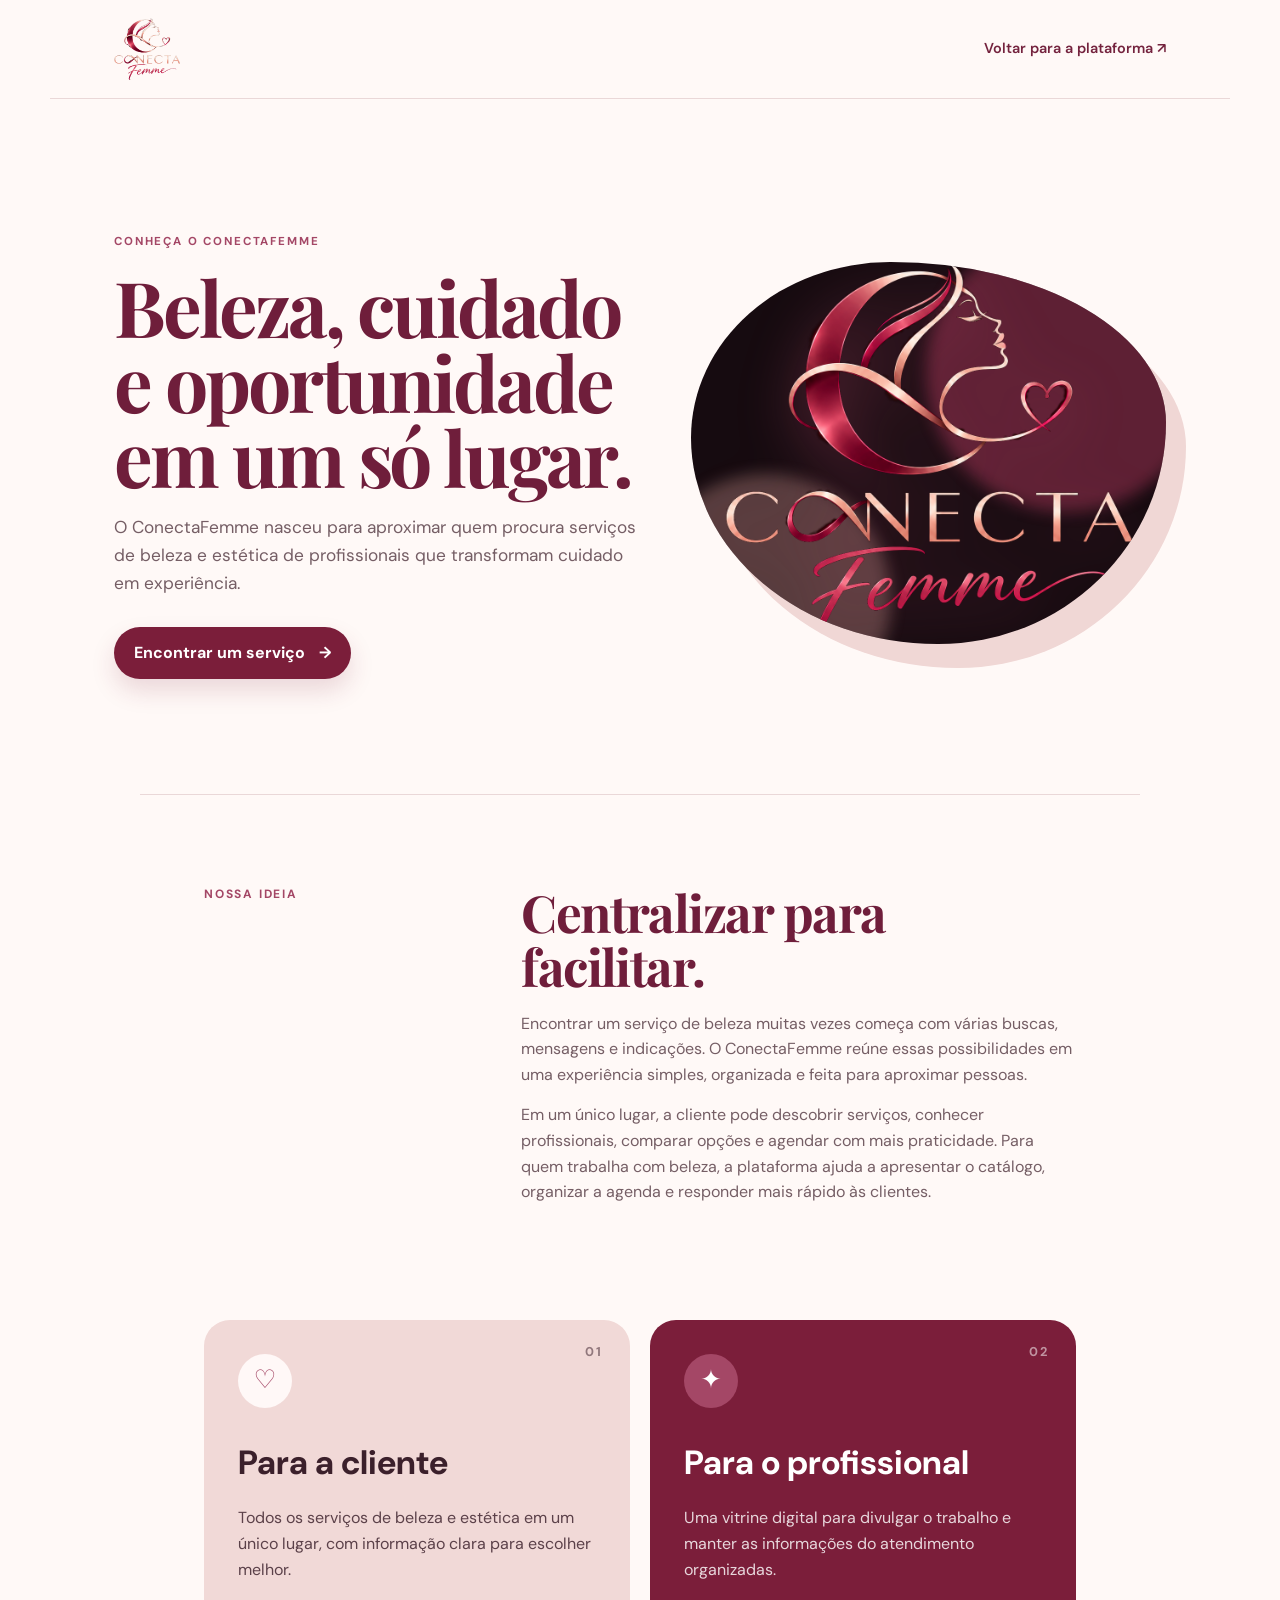
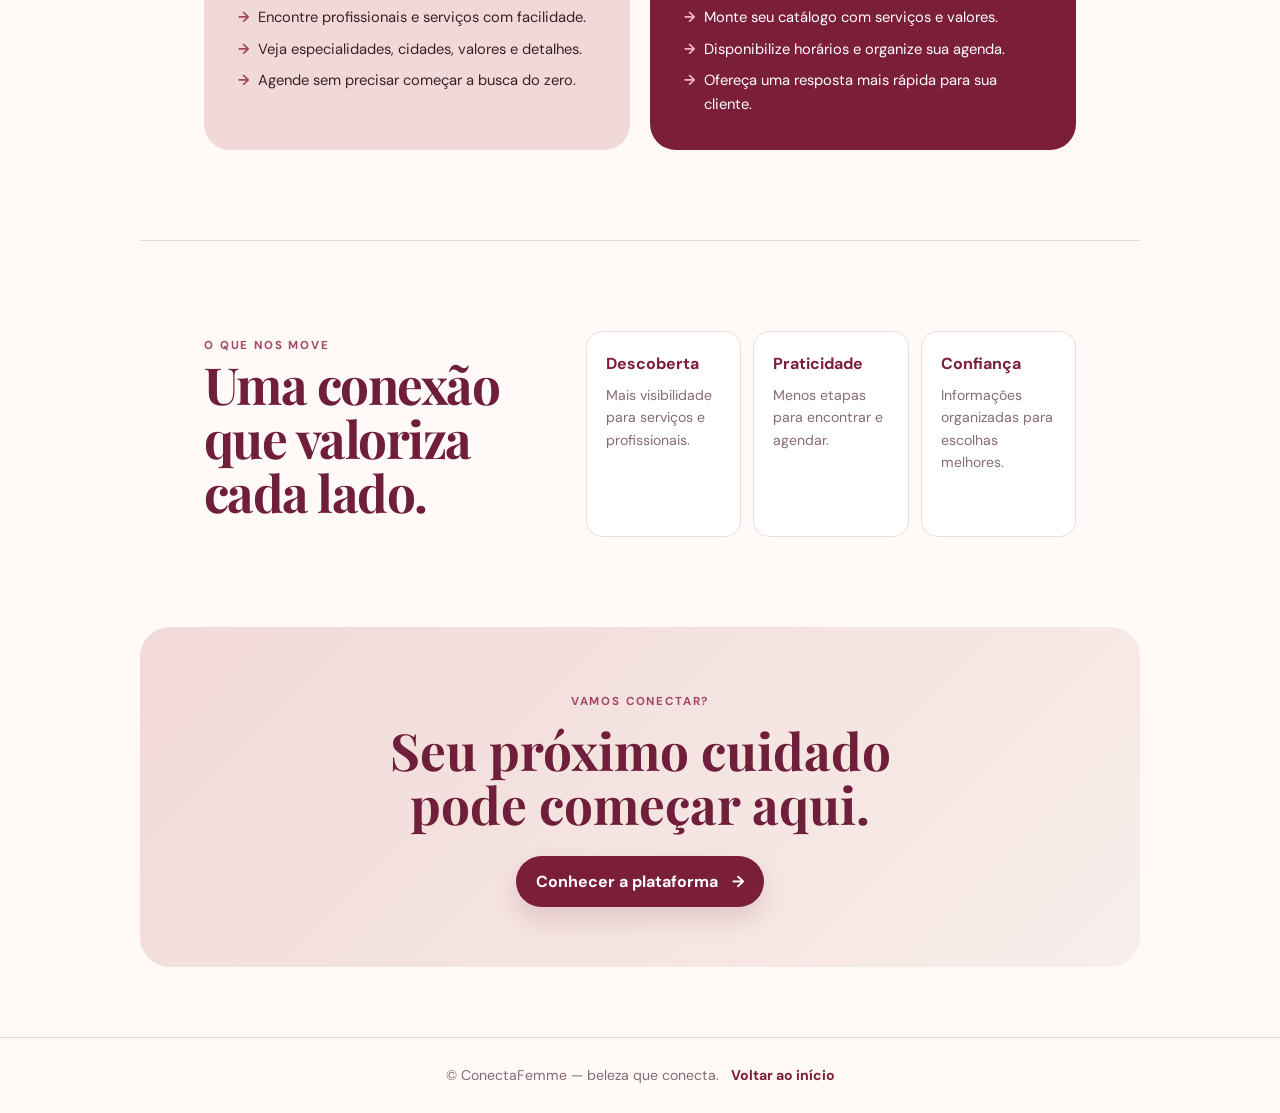
==== conheca.html @ dc1ce875 "Adicionar apresentação e segurança administrativa" ====
<!DOCTYPE html>
<html lang="pt-BR">
<head>
  <meta charset="utf-8">
  <meta name="viewport" content="width=device-width, initial-scale=1">
  <title>Conheça o ConectaFemme</title>
  <meta name="description" content="Conheça o ConectaFemme, a plataforma que centraliza serviços de beleza e estética para clientes e profissionais.">
  <link rel="icon" href="assets/conectafemme-logo.png" type="image/png">
  <link href="https://fonts.googleapis.com/css2?family=DM+Sans:wght@400;500;600;700&family=Playfair+Display:wght@600;700&display=swap" rel="stylesheet">
  <link rel="stylesheet" href="conheca.css">
</head>
<body>
  <header class="about-header">
    <a class="about-brand" href="index.html" aria-label="Voltar para o ConectaFemme">
      <img src="assets/conectafemme-logo.png" alt="ConectaFemme — beleza que conecta">
    </a>
    <a class="back-link" href="index.html">Voltar para a plataforma <span aria-hidden="true">↗</span></a>
  </header>

  <main>
    <section class="about-hero">
      <div class="hero-copy">
        <span class="eyebrow">CONHEÇA O CONECTAFEMME</span>
        <h1>Beleza, cuidado e oportunidade em um só lugar.</h1>
        <p>O ConectaFemme nasceu para aproximar quem procura serviços de beleza e estética de profissionais que transformam cuidado em experiência.</p>
        <a class="primary-link" href="index.html">Encontrar um serviço <span aria-hidden="true">→</span></a>
      </div>
      <div class="hero-art" aria-hidden="true">
        <div class="glow glow-one"></div><div class="glow glow-two"></div>
        <img src="assets/conectafemme-logo.png" alt="">
      </div>
    </section>

    <section class="about-section intro-section">
      <div class="section-kicker">NOSSA IDEIA</div>
      <div>
        <h2>Centralizar para facilitar.</h2>
        <p>Encontrar um serviço de beleza muitas vezes começa com várias buscas, mensagens e indicações. O ConectaFemme reúne essas possibilidades em uma experiência simples, organizada e feita para aproximar pessoas.</p>
        <p>Em um único lugar, a cliente pode descobrir serviços, conhecer profissionais, comparar opções e agendar com mais praticidade. Para quem trabalha com beleza, a plataforma ajuda a apresentar o catálogo, organizar a agenda e responder mais rápido às clientes.</p>
      </div>
    </section>

    <section class="audience-section" aria-label="Benefícios do ConectaFemme">
      <article class="audience-card client-card">
        <span class="card-number">01</span>
        <div class="card-icon" aria-hidden="true">♡</div>
        <h2>Para a cliente</h2>
        <p>Todos os serviços de beleza e estética em um único lugar, com informação clara para escolher melhor.</p>
        <ul>
          <li>Encontre profissionais e serviços com facilidade.</li>
          <li>Veja especialidades, cidades, valores e detalhes.</li>
          <li>Agende sem precisar começar a busca do zero.</li>
        </ul>
      </article>
      <article class="audience-card professional-card">
        <span class="card-number">02</span>
        <div class="card-icon" aria-hidden="true">✦</div>
        <h2>Para o profissional</h2>
        <p>Uma vitrine digital para divulgar o trabalho e manter as informações do atendimento organizadas.</p>
        <ul>
          <li>Monte seu catálogo com serviços e valores.</li>
          <li>Disponibilize horários e organize sua agenda.</li>
          <li>Ofereça uma resposta mais rápida para sua cliente.</li>
        </ul>
      </article>
    </section>

    <section class="about-section values-section">
      <div>
        <span class="eyebrow">O QUE NOS MOVE</span>
        <h2>Uma conexão que valoriza cada lado.</h2>
      </div>
      <div class="values-grid">
        <div><strong>Descoberta</strong><p>Mais visibilidade para serviços e profissionais.</p></div>
        <div><strong>Praticidade</strong><p>Menos etapas para encontrar e agendar.</p></div>
        <div><strong>Confiança</strong><p>Informações organizadas para escolhas melhores.</p></div>
      </div>
    </section>

    <section class="final-cta">
      <span class="eyebrow">VAMOS CONECTAR?</span>
      <h2>Seu próximo cuidado pode começar aqui.</h2>
      <a class="primary-link" href="index.html">Conhecer a plataforma <span aria-hidden="true">→</span></a>
    </section>
  </main>

  <footer class="about-footer">© ConectaFemme — beleza que conecta. <a href="index.html">Voltar ao início</a></footer>
</body>
</html>
---- conheca.css ----
*{box-sizing:border-box}html{scroll-behavior:smooth}body{margin:0;color:#3b202b;background:#fff9f7;font-family:'DM Sans',system-ui,sans-serif;line-height:1.6}.about-header{display:flex;align-items:center;justify-content:space-between;gap:24px;max-width:1180px;margin:auto;padding:18px 5%;border-bottom:1px solid #ead8d8}.about-brand{display:block;width:158px;height:62px}.about-brand img{width:100%;height:100%;object-fit:contain;object-position:left center}.back-link{color:#74233e;font-size:.9rem;font-weight:600;text-decoration:none}.back-link:hover{color:#b24768}.about-hero{display:grid;grid-template-columns:minmax(0,1fr) minmax(300px,.9fr);align-items:center;gap:50px;max-width:1180px;margin:auto;padding:clamp(60px,10vw,130px) 5% clamp(70px,9vw,120px)}.eyebrow{color:#a44766;font-size:.72rem;font-weight:700;letter-spacing:.16em}.hero-copy h1{max-width:680px;margin:16px 0 20px;color:#6f1e3b;font:700 clamp(2.6rem,6vw,5.5rem)/.98 'Playfair Display',Georgia,serif;letter-spacing:-.04em}.hero-copy p{max-width:570px;margin:0 0 30px;color:#755e65;font-size:1.08rem}.primary-link{display:inline-flex;align-items:center;gap:14px;padding:13px 20px;border-radius:999px;background:#7b1e3a;color:#fff;text-decoration:none;font-weight:700;box-shadow:0 12px 25px #7b1e3a27;transition:transform .18s,background .18s}.primary-link:hover{background:#a44766;transform:translateY(-2px)}.hero-art{position:relative;display:grid;place-items:center;min-height:380px;border-radius:42% 58% 48% 52%/46% 42% 58% 54%;background:#160b10;overflow:hidden;box-shadow:20px 24px 0 #f0d7d5}.hero-art img{position:relative;z-index:2;width:min(86%,420px);height:auto;object-fit:contain;filter:drop-shadow(0 14px 28px #d8577d55)}.glow{position:absolute;border-radius:50%;filter:blur(8px)}.glow-one{width:280px;height:280px;right:-40px;top:-30px;background:#c43f67;opacity:.42}.glow-two{width:250px;height:250px;left:-50px;bottom:-80px;background:#edb0a7;opacity:.3}.about-section{max-width:1000px;margin:auto;padding:90px 5%}.intro-section{display:grid;grid-template-columns:.65fr 1.35fr;gap:50px;border-top:1px solid #ead8d8}.section-kicker{color:#a44766;font-size:.75rem;font-weight:700;letter-spacing:.15em}.about-section h2{margin:0 0 17px;color:#6f1e3b;font:700 clamp(2rem,4vw,3.4rem)/1.06 'Playfair Display',Georgia,serif;letter-spacing:-.03em}.intro-section p{margin:0 0 15px;color:#755e65}.audience-section{display:grid;grid-template-columns:repeat(2,minmax(0,1fr));gap:20px;max-width:1000px;margin:auto;padding:10px 5% 90px}.audience-card{position:relative;min-height:350px;padding:34px;border-radius:26px;overflow:hidden}.client-card{background:#f1d9d7}.professional-card{background:#7b1e3a;color:#fff}.card-number{position:absolute;right:28px;top:22px;opacity:.52;font-size:.8rem;font-weight:700;letter-spacing:.1em}.card-icon{width:54px;height:54px;display:grid;place-items:center;margin-bottom:20px;border-radius:50%;background:#fff8f7;color:#a44766;font-size:1.6rem}.professional-card .card-icon{background:#a44766;color:#fff}.audience-card h2{margin-bottom:11px;color:inherit;font-size:2.1rem}.audience-card p{max-width:410px;opacity:.82}.audience-card ul{display:grid;gap:8px;margin:24px 0 0;padding:0;list-style:none;font-size:.92rem}.audience-card li{display:flex;gap:9px}.audience-card li:before{content:'→';color:#a44766;font-weight:700}.professional-card li:before{color:#f3b4be}.values-section{display:grid;grid-template-columns:.8fr 1.2fr;gap:55px;border-top:1px solid #ead8d8}.values-grid{display:grid;grid-template-columns:repeat(3,1fr);gap:12px}.values-grid div{padding:19px;border-radius:16px;background:#fff;border:1px solid #ecdede}.values-grid strong{color:#7b1e3a}.values-grid p{margin:7px 0 0;color:#856b73;font-size:.88rem}.final-cta{max-width:1000px;margin:0 auto 70px;padding:60px 7%;border-radius:30px;text-align:center;background:linear-gradient(135deg,#f1d9d7,#f8eeeb)}.final-cta h2{max-width:600px;margin:12px auto 25px;color:#6f1e3b;font:700 clamp(2rem,4vw,3.3rem)/1.04 'Playfair Display',Georgia,serif}.about-footer{padding:26px 5%;border-top:1px solid #ead8d8;text-align:center;color:#856b73;font-size:.88rem}.about-footer a{margin-left:8px;color:#7b1e3a;font-weight:700;text-decoration:none}@media(max-width:760px){.about-header{padding:13px 5%}.about-brand{width:130px;height:54px}.back-link{font-size:.78rem}.about-hero{grid-template-columns:1fr;gap:35px;padding-top:60px}.hero-copy h1{font-size:clamp(2.6rem,12vw,4rem)}.hero-art{min-height:300px;box-shadow:12px 15px 0 #f0d7d5}.intro-section,.values-section{grid-template-columns:1fr;gap:22px;padding-block:65px}.audience-section{grid-template-columns:1fr;padding-bottom:65px}.audience-card{min-height:auto}.values-grid{grid-template-columns:1fr}.final-cta{margin-inline:5%;padding:45px 6%}}@media(prefers-reduced-motion:reduce){*{scroll-behavior:auto!important;transition:none!important}}
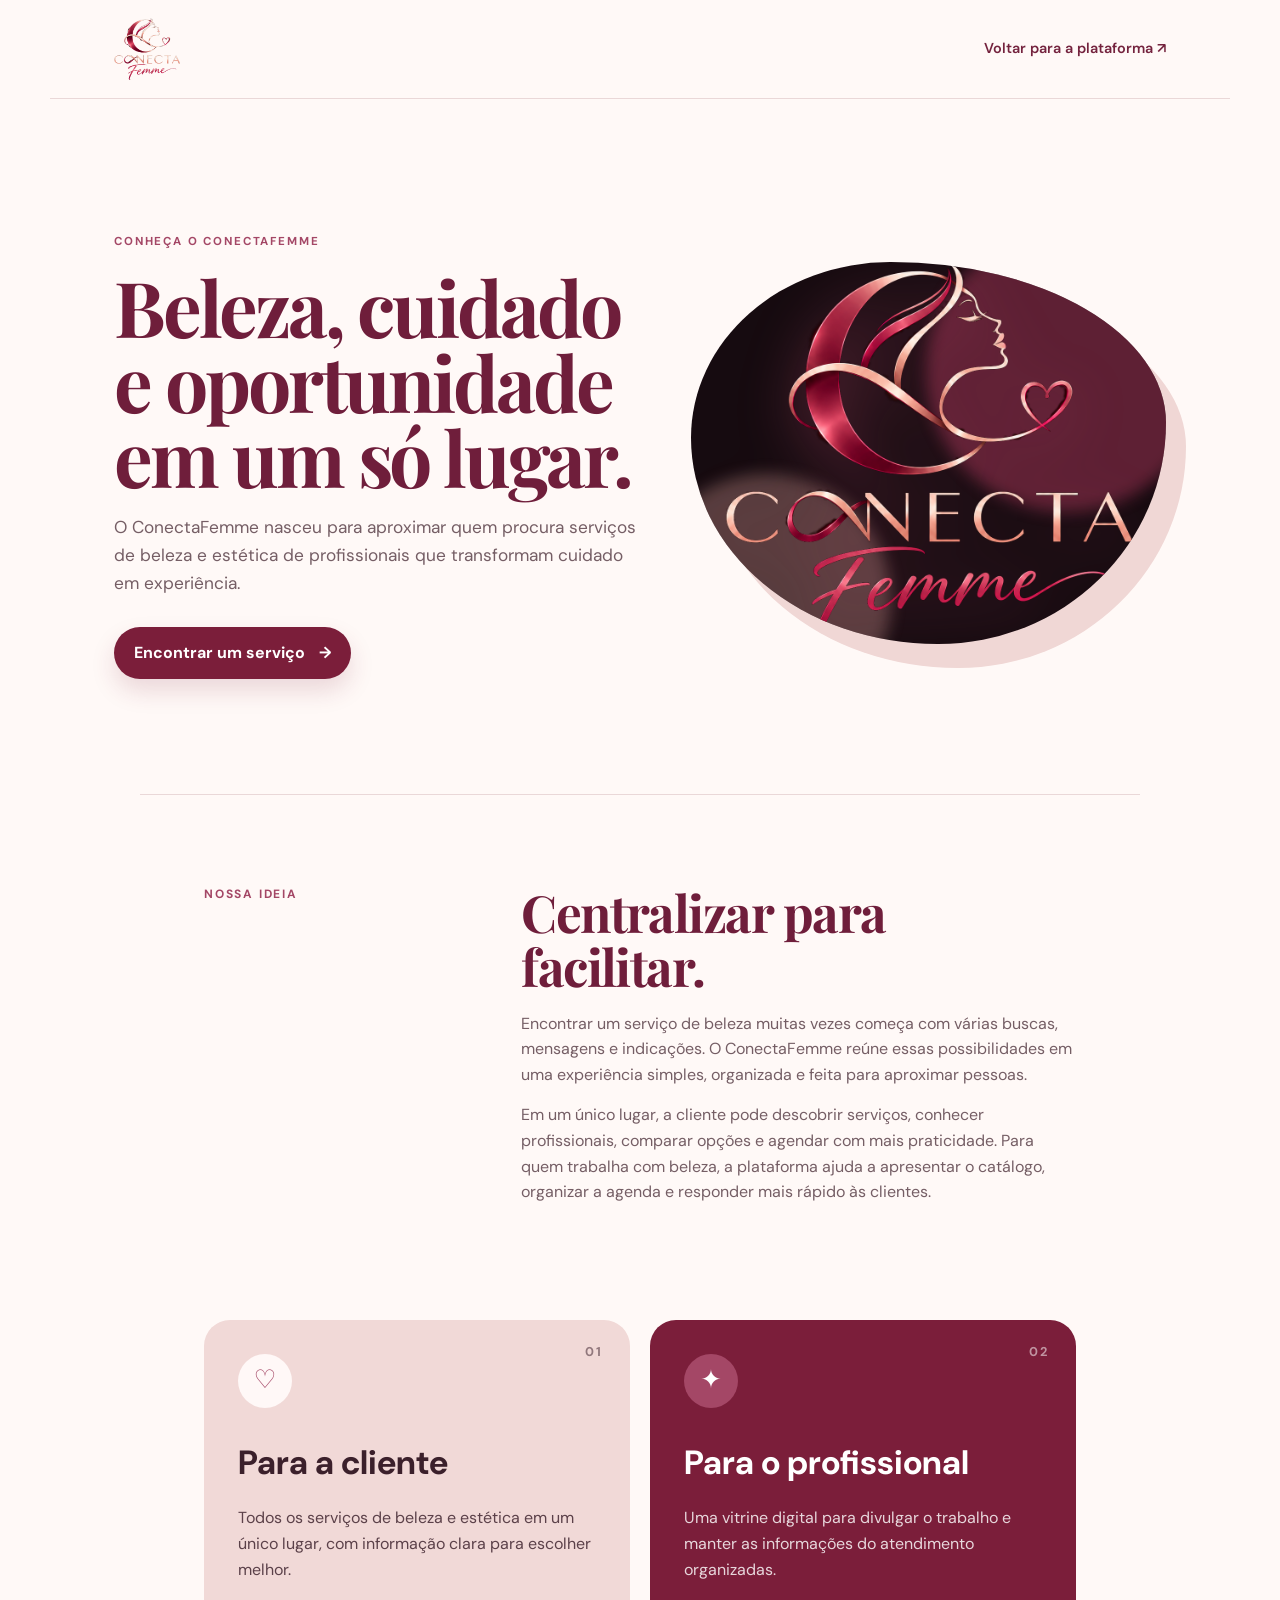
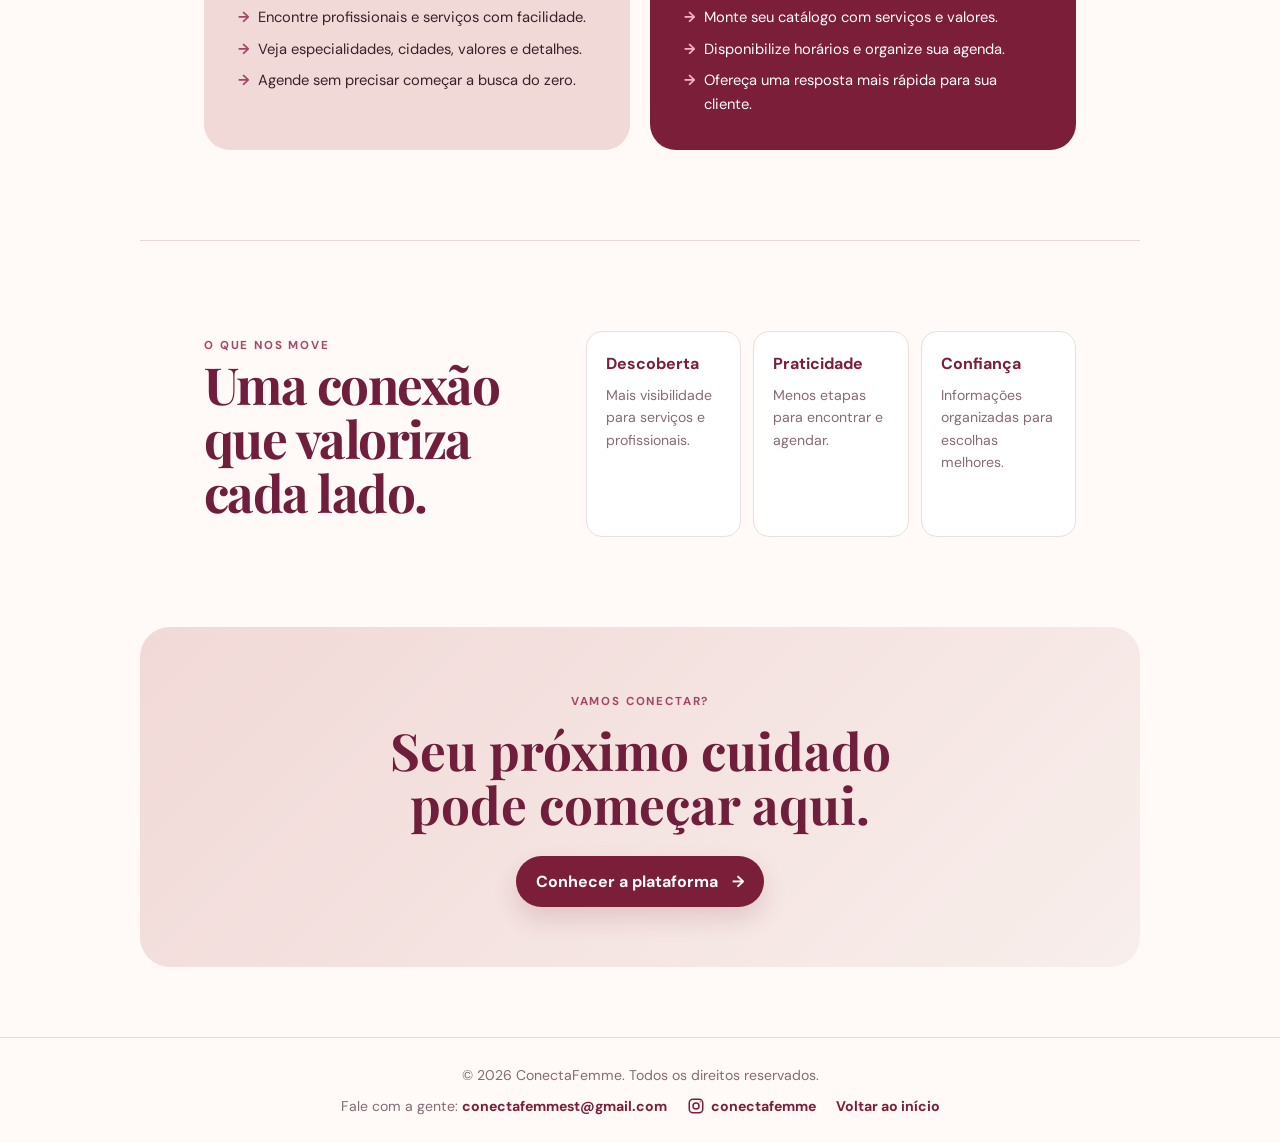
==== commit 1ed2b556: "Update site footer contact and social links" ====
--- a/conheca.html
+++ b/conheca.html
@@ -7,6 +7,8 @@
   <meta name="description" content="Conheça o ConectaFemme, a plataforma que centraliza serviços de beleza e estética para clientes e profissionais.">
   <link rel="icon" href="assets/conectafemme-logo.png" type="image/png">
   <link href="https://fonts.googleapis.com/css2?family=DM+Sans:wght@400;500;600;700&family=Playfair+Display:wght@600;700&display=swap" rel="stylesheet">
+  <script>window.va=window.va||function(){(window.vaq=window.vaq||[]).push(arguments);};</script>
+  <script defer src="/_vercel/insights/script.js"></script>
   <link rel="stylesheet" href="conheca.css">
 </head>
 <body>
@@ -84,6 +86,16 @@
     </section>
   </main>
 
-  <footer class="about-footer">© ConectaFemme — beleza que conecta. <a href="index.html">Voltar ao início</a></footer>
+  <footer class="about-footer site-footer">
+    <p>© 2026 ConectaFemme. Todos os direitos reservados.</p>
+    <div class="footer-contact-links">
+      <span>Fale com a gente: <a href="mailto:conectafemmest@gmail.com">conectafemmest@gmail.com</a></span>
+      <a class="footer-instagram" href="https://www.instagram.com/conectafemme/" target="_blank" rel="noopener noreferrer" aria-label="Instagram conectafemme">
+        <svg aria-hidden="true" viewBox="0 0 24 24" width="18" height="18" fill="none" stroke="currentColor" stroke-width="2"><rect x="3" y="3" width="18" height="18" rx="5"></rect><circle cx="12" cy="12" r="4"></circle><circle cx="17.5" cy="6.5" r=".8" fill="currentColor" stroke="none"></circle></svg>
+        <span>conectafemme</span>
+      </a>
+      <a href="index.html">Voltar ao início</a>
+    </div>
+  </footer>
 </body>
 </html>
--- a/conheca.css
+++ b/conheca.css
@@ -1 +1,5 @@
 *{box-sizing:border-box}html{scroll-behavior:smooth}body{margin:0;color:#3b202b;background:#fff9f7;font-family:'DM Sans',system-ui,sans-serif;line-height:1.6}.about-header{display:flex;align-items:center;justify-content:space-between;gap:24px;max-width:1180px;margin:auto;padding:18px 5%;border-bottom:1px solid #ead8d8}.about-brand{display:block;width:158px;height:62px}.about-brand img{width:100%;height:100%;object-fit:contain;object-position:left center}.back-link{color:#74233e;font-size:.9rem;font-weight:600;text-decoration:none}.back-link:hover{color:#b24768}.about-hero{display:grid;grid-template-columns:minmax(0,1fr) minmax(300px,.9fr);align-items:center;gap:50px;max-width:1180px;margin:auto;padding:clamp(60px,10vw,130px) 5% clamp(70px,9vw,120px)}.eyebrow{color:#a44766;font-size:.72rem;font-weight:700;letter-spacing:.16em}.hero-copy h1{max-width:680px;margin:16px 0 20px;color:#6f1e3b;font:700 clamp(2.6rem,6vw,5.5rem)/.98 'Playfair Display',Georgia,serif;letter-spacing:-.04em}.hero-copy p{max-width:570px;margin:0 0 30px;color:#755e65;font-size:1.08rem}.primary-link{display:inline-flex;align-items:center;gap:14px;padding:13px 20px;border-radius:999px;background:#7b1e3a;color:#fff;text-decoration:none;font-weight:700;box-shadow:0 12px 25px #7b1e3a27;transition:transform .18s,background .18s}.primary-link:hover{background:#a44766;transform:translateY(-2px)}.hero-art{position:relative;display:grid;place-items:center;min-height:380px;border-radius:42% 58% 48% 52%/46% 42% 58% 54%;background:#160b10;overflow:hidden;box-shadow:20px 24px 0 #f0d7d5}.hero-art img{position:relative;z-index:2;width:min(86%,420px);height:auto;object-fit:contain;filter:drop-shadow(0 14px 28px #d8577d55)}.glow{position:absolute;border-radius:50%;filter:blur(8px)}.glow-one{width:280px;height:280px;right:-40px;top:-30px;background:#c43f67;opacity:.42}.glow-two{width:250px;height:250px;left:-50px;bottom:-80px;background:#edb0a7;opacity:.3}.about-section{max-width:1000px;margin:auto;padding:90px 5%}.intro-section{display:grid;grid-template-columns:.65fr 1.35fr;gap:50px;border-top:1px solid #ead8d8}.section-kicker{color:#a44766;font-size:.75rem;font-weight:700;letter-spacing:.15em}.about-section h2{margin:0 0 17px;color:#6f1e3b;font:700 clamp(2rem,4vw,3.4rem)/1.06 'Playfair Display',Georgia,serif;letter-spacing:-.03em}.intro-section p{margin:0 0 15px;color:#755e65}.audience-section{display:grid;grid-template-columns:repeat(2,minmax(0,1fr));gap:20px;max-width:1000px;margin:auto;padding:10px 5% 90px}.audience-card{position:relative;min-height:350px;padding:34px;border-radius:26px;overflow:hidden}.client-card{background:#f1d9d7}.professional-card{background:#7b1e3a;color:#fff}.card-number{position:absolute;right:28px;top:22px;opacity:.52;font-size:.8rem;font-weight:700;letter-spacing:.1em}.card-icon{width:54px;height:54px;display:grid;place-items:center;margin-bottom:20px;border-radius:50%;background:#fff8f7;color:#a44766;font-size:1.6rem}.professional-card .card-icon{background:#a44766;color:#fff}.audience-card h2{margin-bottom:11px;color:inherit;font-size:2.1rem}.audience-card p{max-width:410px;opacity:.82}.audience-card ul{display:grid;gap:8px;margin:24px 0 0;padding:0;list-style:none;font-size:.92rem}.audience-card li{display:flex;gap:9px}.audience-card li:before{content:'→';color:#a44766;font-weight:700}.professional-card li:before{color:#f3b4be}.values-section{display:grid;grid-template-columns:.8fr 1.2fr;gap:55px;border-top:1px solid #ead8d8}.values-grid{display:grid;grid-template-columns:repeat(3,1fr);gap:12px}.values-grid div{padding:19px;border-radius:16px;background:#fff;border:1px solid #ecdede}.values-grid strong{color:#7b1e3a}.values-grid p{margin:7px 0 0;color:#856b73;font-size:.88rem}.final-cta{max-width:1000px;margin:0 auto 70px;padding:60px 7%;border-radius:30px;text-align:center;background:linear-gradient(135deg,#f1d9d7,#f8eeeb)}.final-cta h2{max-width:600px;margin:12px auto 25px;color:#6f1e3b;font:700 clamp(2rem,4vw,3.3rem)/1.04 'Playfair Display',Georgia,serif}.about-footer{padding:26px 5%;border-top:1px solid #ead8d8;text-align:center;color:#856b73;font-size:.88rem}.about-footer a{margin-left:8px;color:#7b1e3a;font-weight:700;text-decoration:none}@media(max-width:760px){.about-header{padding:13px 5%}.about-brand{width:130px;height:54px}.back-link{font-size:.78rem}.about-hero{grid-template-columns:1fr;gap:35px;padding-top:60px}.hero-copy h1{font-size:clamp(2.6rem,12vw,4rem)}.hero-art{min-height:300px;box-shadow:12px 15px 0 #f0d7d5}.intro-section,.values-section{grid-template-columns:1fr;gap:22px;padding-block:65px}.audience-section{grid-template-columns:1fr;padding-bottom:65px}.audience-card{min-height:auto}.values-grid{grid-template-columns:1fr}.final-cta{margin-inline:5%;padding:45px 6%}}@media(prefers-reduced-motion:reduce){*{scroll-behavior:auto!important;transition:none!important}}
+
+.about-footer .site-footer p{margin:0 0 8px}.about-footer .footer-contact-links{display:flex;justify-content:center;align-items:center;flex-wrap:wrap;gap:8px 20px}.about-footer .footer-contact-links a{margin-left:0}.about-footer .footer-instagram{display:inline-flex;align-items:center;gap:6px}
+
+.about-footer.site-footer p{margin:0 0 8px}
